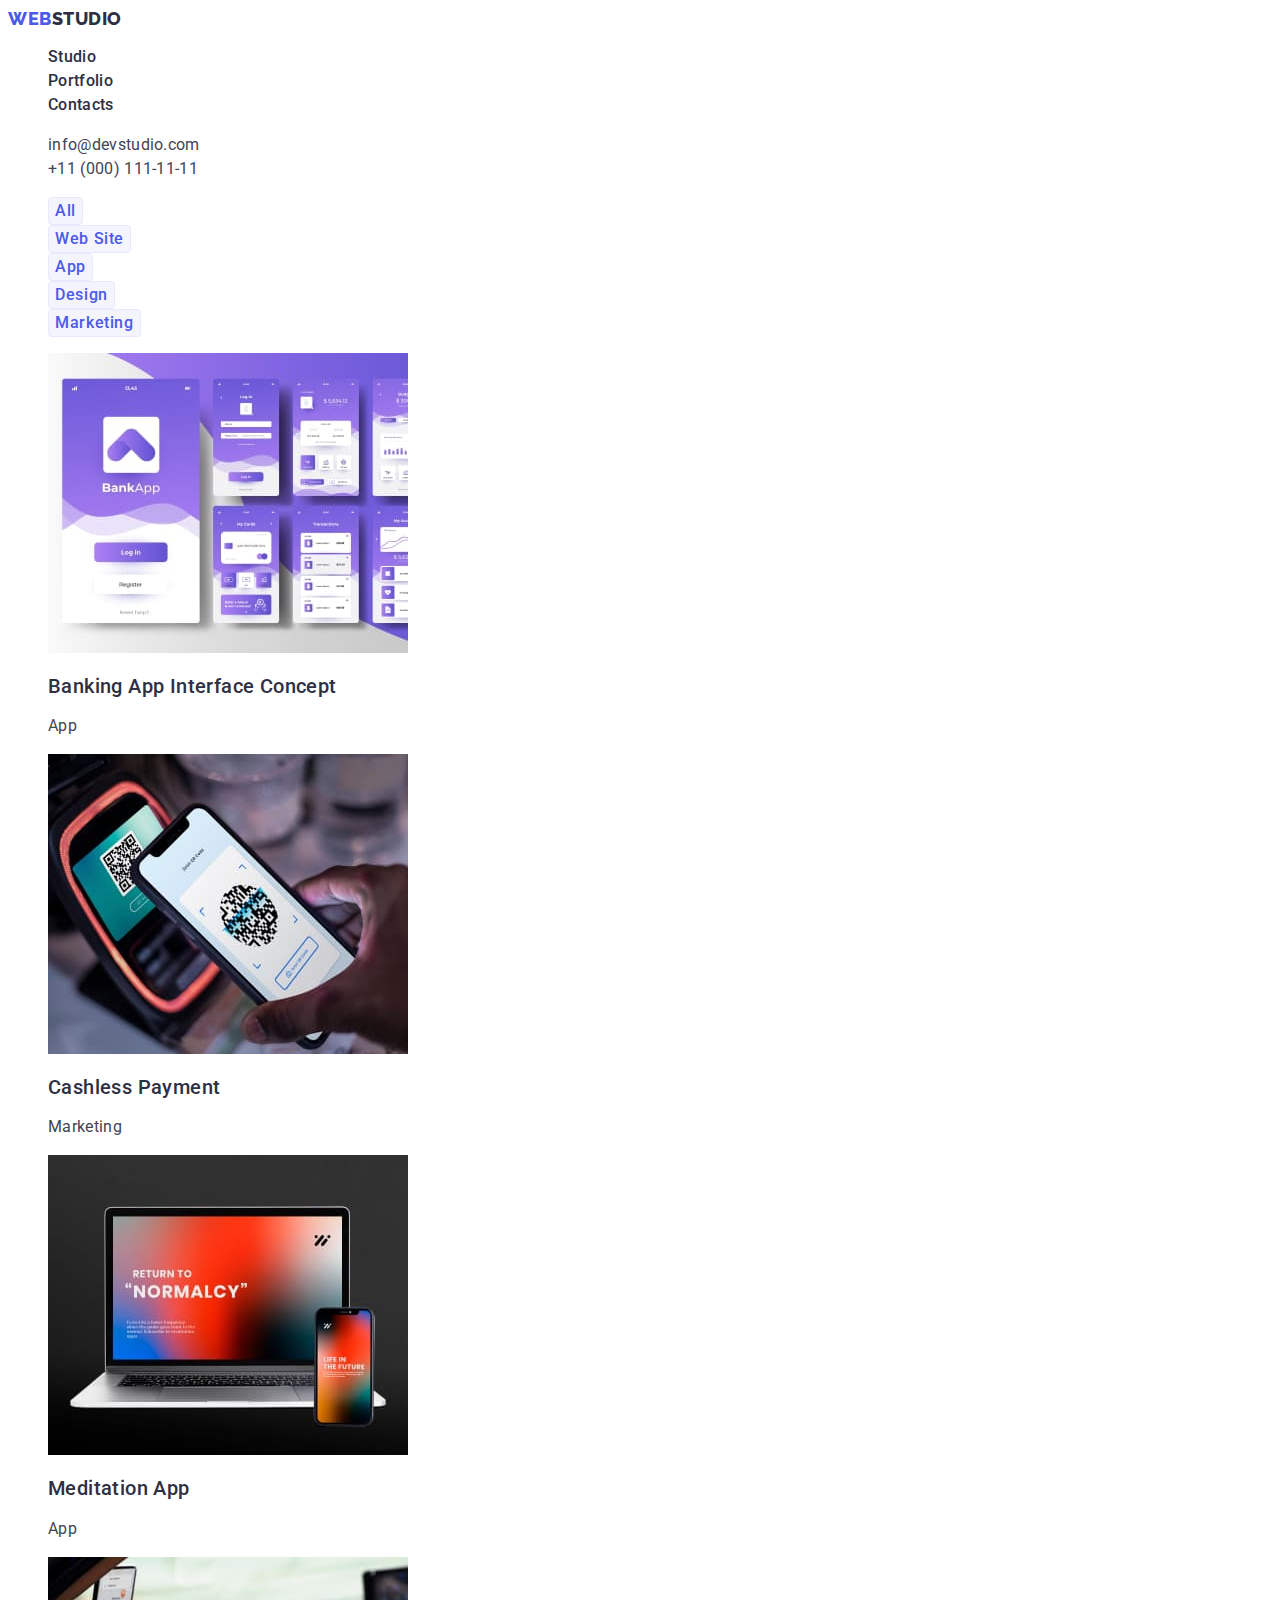
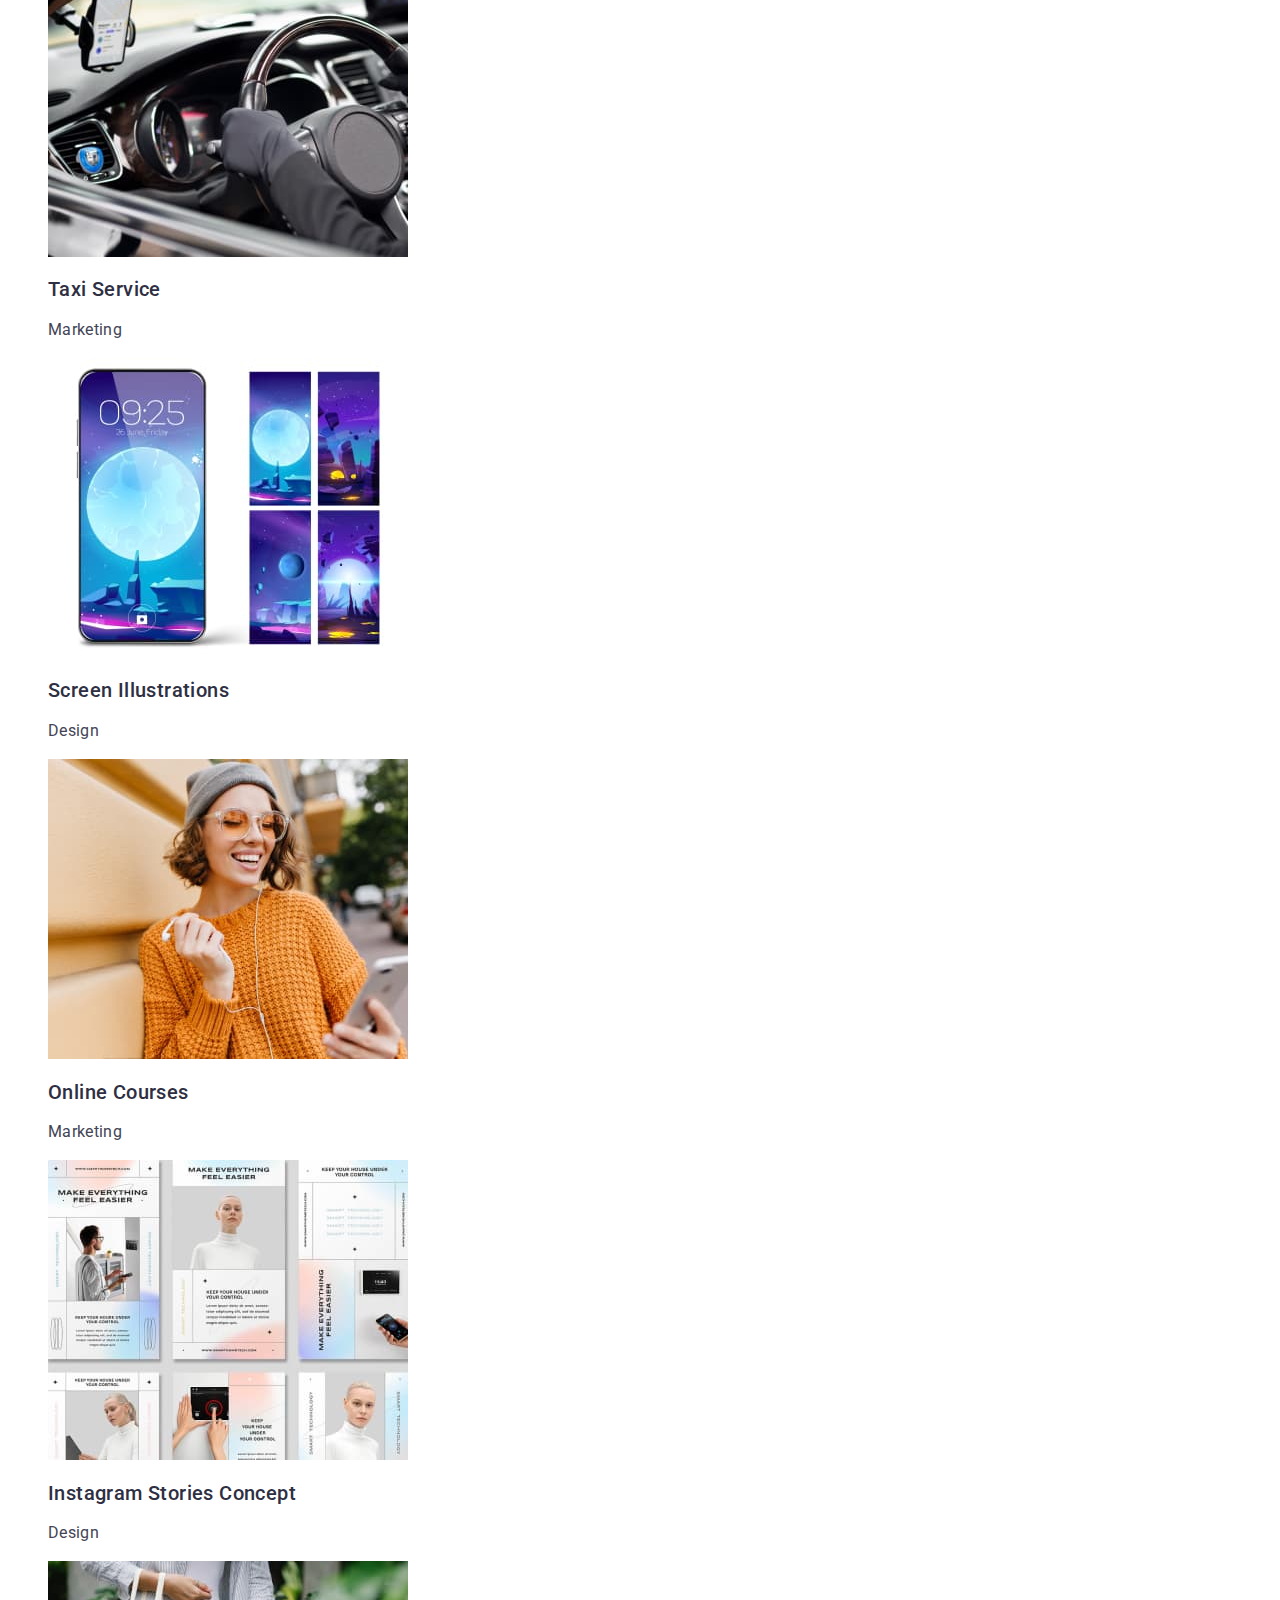
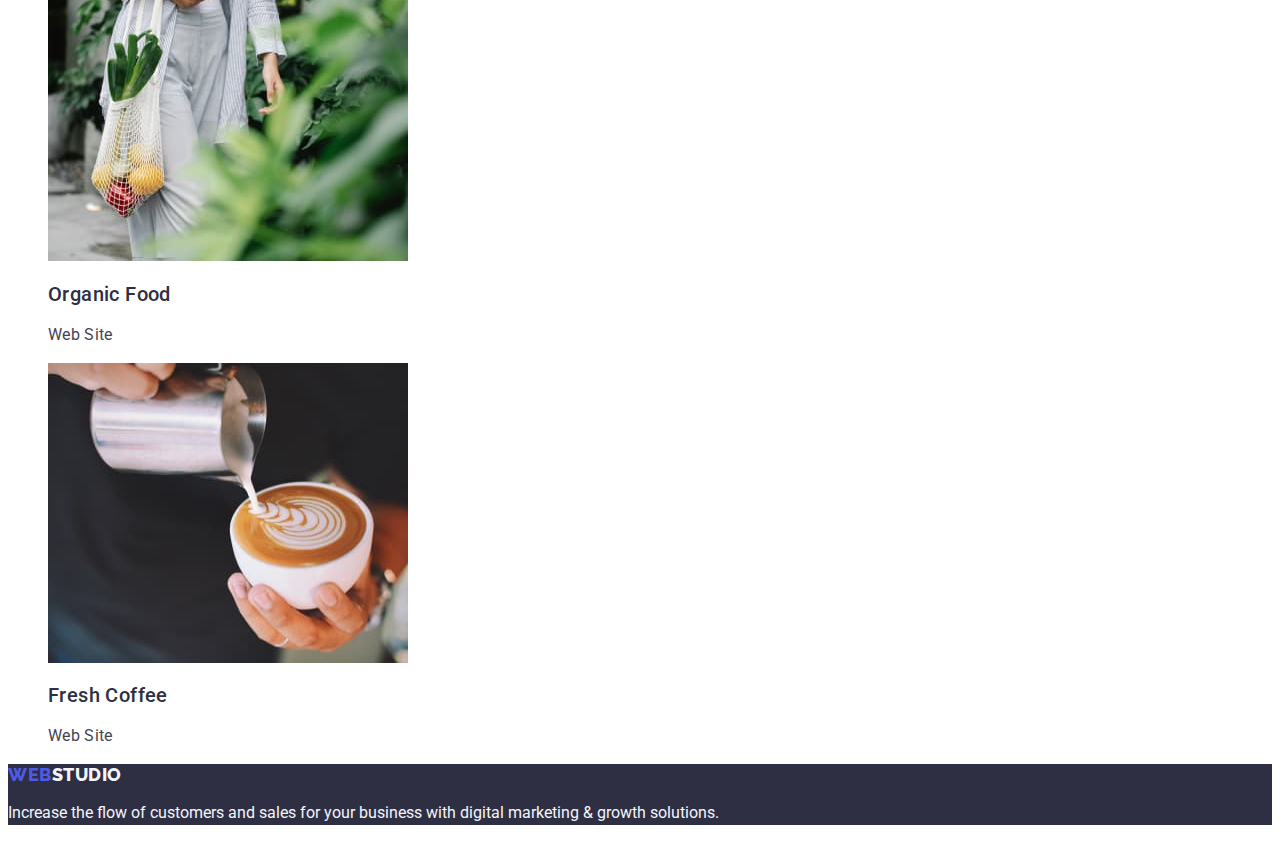
==== portfolio.html @ 21927a8a "Initial commit" ====
<!DOCTYPE html>
<html lang="en">
  <head>
    <meta charset="UTF-8" />
    <meta http-equiv="X-UA-Compatible" content="IE=edge" />
    <meta name="viewport" content="width=device-width, initial-scale=1.0" />
    <title>Document</title>
    <link rel="stylesheet" href="./css/styles.css">
    <link rel="preconnect" href="https://fonts.googleapis.com">
    <link rel="preconnect" href="https://fonts.gstatic.com" crossorigin>
    <link href="https://fonts.googleapis.com/css2?family=Raleway:wght@800&family=Roboto:wght@400;500;700;900&display=swap" rel="stylesheet">
    



</head>

      <!-- Header -->
  <body>
    <header class="page-header">
      <nav  class="page-nav">
        <a class="link logo" href="./index.html">Web<span class="logo-header">Studio</span></a>
        <ul  class="menu  list">
          <li class="menu-link"><a class="link-menu link" href="./index.html">Studio</a></li>
          <li class="menu-link"><a class="link-menu link" href="./portfolio.html">Portfolio</a></li>
          <li class="menu-link"><a class="link-menu link" href="">Contacts</a></li>
        </ul>
      </nav>

      <address class="heder-address">
        <ul class="list ">
          <li><a  class="contact-email link " href="mailto:info@devstudio.com">info@devstudio.com</a></li>
          <li><a  class="contact-phone-number link " href="tel:+110001111111">+11 (000) 111-11-11</a></li>
        </ul>
      </address>
    </header>

    <!-- Main Content -->

    <main>
       
        <section class="works">
             <h1 hidden>Works</h1>

            <ul class="filter__list list">
                <li class="item-filter"><button type="button" class="item-filter__btn ifp__btn">All</button></li>
                <li class="item-filter"><button type="button" class="item-filter__btn ifp__btn">Web Site</button></li>
                <li class="item-filter"><button type="button" class="item-filter__btn ifp__btn">App</button></li>
                <li class="item-filter"><button type="button" class="item-filter__btn ifp__btn">Design</button></li>
                <li class="item-filter"><button type="button" class="item-filter__btn ifp__btn">Marketing</button></li>
            </ul>

            <ul class="works-list list">
                <li class="item-works">

                    <a href="" class="link">
                        <img src="./images/works/app1.jpg" alt="photo works" class="item-works__img" width="360">
                        <h2 class="item-works__title">Banking App Interface Concept</h2>
                        <p  class="item-works__text">App</p>
                    </a>
                   
                </li>
                <li class="item-works">
                    <a href="" class="link">
                        <img src="./images/works/cashlass.jpg" alt="photo works" class="item-works__img" width="360">
                        <h2 class="item-works__title">Cashless Payment</h2>
                        <p  class="item-works__text">Marketing</p>
                    </a>
                  
                </li>
                <li class="item-works">
                     <a href="" class="link">
                        <img src="./images/works/maditation.jpg" alt="photo works" class="item-works__img" width="360">
                        <h2 class="item-works__title">Meditation App</h2>
                        <p  class="item-works__text">App</p>
                     </a>
                    
                </li>
                <li class="item-works">
                     <a href="" class="link">
                        <img src="./images/works/taxi.jpg" alt="photo works" class="item-works__img" width="360">
                        <h2 class="item-works__title">Taxi Service</h2>
                        <p  class="item-works__text">Marketing</p>
                     </a>
                    
                </li>
                <li class="item-works">
                     <a href="" class="link">
                        <img src="./images/works/screen.jpg" alt="photo works" class="item-works__img" width="360">
                        <h2 class="item-works__title">Screen Illustrations</h2>
                        <p  class="item-works__text">Design</p>
                     </a>
                    
                </li>
                <li class="item-works">
                     <a href="" class="link">
                        <img src="./images/works/online.jpg" alt="photo works" class="item-works__img" width="360">
                        <h2 class="item-works__title">Online Courses</h2>
                        <p  class="item-works__text">Marketing</p>

                     </a>
                    
                </li>
                <li class="item-works">
                     <a href="" class="link">
                        <img src="./images/works/instagram.jpg" alt="photo works" class="item-works__img" width="360">
                        <h2 class="item-works__title">Instagram Stories Concept</h2>
                        <p  class="item-works__text">Design</p>
                     </a>
                    
                </li>
                <li class="item-works">
                     <a href="" class="link">
                        <img src="./images/works/organic.jpg" alt="photo works" class="item-works__img" width="360">
                        <h2 class="item-works__title">Organic Food</h2>
                        <p  class="item-works__text">Web Site</p>
                     </a>
                    
                </li>
                <li class="item-works">
                     <a href="" class="link">
                        <img src="./images/works/coffe.jpg" alt="photo works" class="item-works__img" width="360">
                        <h2 class="item-works__title">Fresh Coffee</h2>
                        <p  class="item-works__text">Web Site</p>

                     </a>
                    
                </li>
            </ul>

        </section>
     
      
    </main>

    <footer class="footer">
       <a class="link logo" href="./index.html">Web<span class="logo-footer">Studio</span> 
      </a> 
      <p  class="text-footer">
        Increase the flow of customers and sales for your business with digital
        marketing & growth solutions.
      </p>
    </footer>
  </body>
</html>
---- css/styles.css ----
:root {
    /* --main-color: red;  */
    --primary-backgraund:#fff;
    --primary-second-background: #434455 ;
    --primary--font-family: "Roboto", sans-serif;
    --primary-text: #4d5ae5;
    --primary-second-text: #2e2f42;
    --primary-third-text: #f4f4fd;
    --primary-four-text: #ffffff;
}


/* h1,
h2,
h3,
h4,
h5,
h6 {
    font-family: 'Roboto', sans-serif;
    font-family: var(--primary--font-family);
} */

a {
    text-decoration: none;
}


/* 
ul,
ol 
li {
    list-style: none;
} */

address {
    font-style: normal;
}

.list  {  
    list-style: none ;
}

.link   {
    text-decoration: none;
}


body   {
    font-family: 'Roboto', sans-serif;
    font-style: normal;
    font-size: 16px;
    /* line-height: 1.5; */
    font-weight: 500;
    color:var(--primary-second-background);
    background-color: #ffffff;
    /* background-color:var(--primary-backgraund); */
   
    
}
    /* HEADER */
   /*  Logo*/


.logo-web {
    font-family: "Raleway", sans-serif;
    font-weight: 800;
    font-size: 18px;
    line-height: 1.17;
    letter-spacing: 0.03em ;
    text-transform: uppercase;
    color: var(--primary-text);
}
    
/* .logo-studio, */
.logo    {
    font-family: "Raleway", sans-serif;
    font-weight: 800;
    font-size: 18px;
    line-height: 1.17;
    letter-spacing: 0.03em;
    text-transform: uppercase;
    color: var(--primary-text);
    
}

.logo-header {
   color: var(--primary-second-text) 
}

.menu-link,
.link-menu {
    line-height: 1.5;
    letter-spacing: 0.02em;
    color: var(--primary-second-text);
}


.link-menu:hover,
.link-menu:focus   {
    color: #404BBF;
}


.contact-phone-number,
.contact-email  {
    letter-spacing: 0.02em;
    line-height: 1.5;
    font-weight: 400;
    font-size: 16px;
    color: #434455;
}

.contact-phone-number:hover,
.contact-phone-number:focus {
    color: #404BBF;
}

.contact-email:hover,
.contact-email:focus   {
    color: #404BBF
                    }
.contacts {
    font-family: 'Roboto', sans-serif;
    letter-spacing: 0.02em;
    line-height: 1.5;
    font-weight: 400;
    font-size: 16px;
    color: #434455;
}

.contacts:hover,
.contacts:focus {
    color: #404BBF;
}
/* Main Contant */ /* Hero */
.hero,
.footer {
    background: #2E2F42;
}
.main-title {
    letter-spacing: 0.02em;
    font-weight: 700;
    font-size: 56px;
    line-height: 1.07;
    text-align: center;
    color: #FFFFFF; 
}

.button-btn {
    font-family: "Roboto", sans-serif;
    font-weight: 500;
    font-size: 16px;
    line-height: 1.5;
    background-color: #4D5AE5;
    color: #FFFFFF;
    cursor: pointer;
    letter-spacing: 0.04em;
} 

.button-btn:hover,
.button-btn:focus {
    background:#404BBF;
}
   
   
/* Section 2 */

.second-section-title   {
    letter-spacing: 0.02em;
    font-weight: 500;
    font-size: 20px;
    line-height: 1.2;
    color: #2E2F42;
}

.second-section-text {
    letter-spacing: 0.02em;
    line-height: 1.5;
    font-weight: 400;
    color: #434455;

}

        /* Sektion 3  What are we doing*/
.section-title {
    font-weight: 700;
    font-size: 36px;
    line-height:1.11;
    text-align: center;
    letter-spacing: 0.02em;
    text-transform: capitalize;
    color: #2E2F42;
}

/* < !-- Section4 Our Team--> */

.section-four   {
    background: #F4F4FD;
    letter-spacing: 0.02em;
    text-transform: capitalize;
}
.item-fou-list {
    background-color: #FFFFFF

}

.name-working   {
    font-weight: 500;
    letter-spacing: 0.02em;
    font-size: 20px;
    line-height: 1.2;
    color: #2E2F42;
}

.proffesion {
    line-height: 1.5;
    letter-spacing: 0.02em;
    font-weight: 400;
    color: #434455;

}

    /* FOOTER */
.logo-footer {
    font-family: "Raleway", sans-serif;
    font-weight: 800;
    font-size: 18px;
    line-height: 1.17;
    letter-spacing: 0.03em;
    text-transform: uppercase;
    color: var(--primary-third-text)
}
.logo-studio-footer   {
    /* font-weight: 800;
    font-size: 18px;
    line-height: 1.16; */
    color: #F4F4FD;
}

.logo-web-text {
    font-family: "Raleway", sans-serif;
    font-weight: 800;
    font-size: 18px;
    line-height: 1.17;
    letter-spacing: 0.03em;
    text-transform: uppercase;
    color: var(--primary-four-text)
}
.text-footer {
    font-weight: 400;
    line-height: 1.5;
    color: #F4F4FD;
}






/* =============PORTFOLIO============= */
.filter__list {
    list-style: none;
}



.item-filter__btn   {
    font-family: 'Roboto', sans-serif;
    font-style: normal;
    font-weight: 500;
    font-size: 16px;
    line-height: 24px;
    color: var(--primary-text);
    background-color: var(--primary-third-text);
    cursor: pointer;
    border: 1px solid #E7E9FC;
    border-radius: 4px;
    letter-spacing: 0.04em;
}
.ifp__btn {
    letter-spacing: 0.04em;
}

.item-filter__btn:hover,
.item-filter__btn:focus {
    background: #404BBF;
    color: #FFFFFF;
}

.works-list {
    list-style: none;
}

.item-works__title  {
    font-family: 'Roboto',sans-serif;
    font-weight: 500;
    font-size: 20px;
    line-height: 1.2;
    letter-spacing: 0.02em;
    color: #2E2F42;
}
.item-works__text {
    font-weight: 400;
    font-size: 16px;
    line-height: 1.5;
    color: #434455;
    letter-spacing: 0.02em;
}


/* =============PORTFOLIO============= */
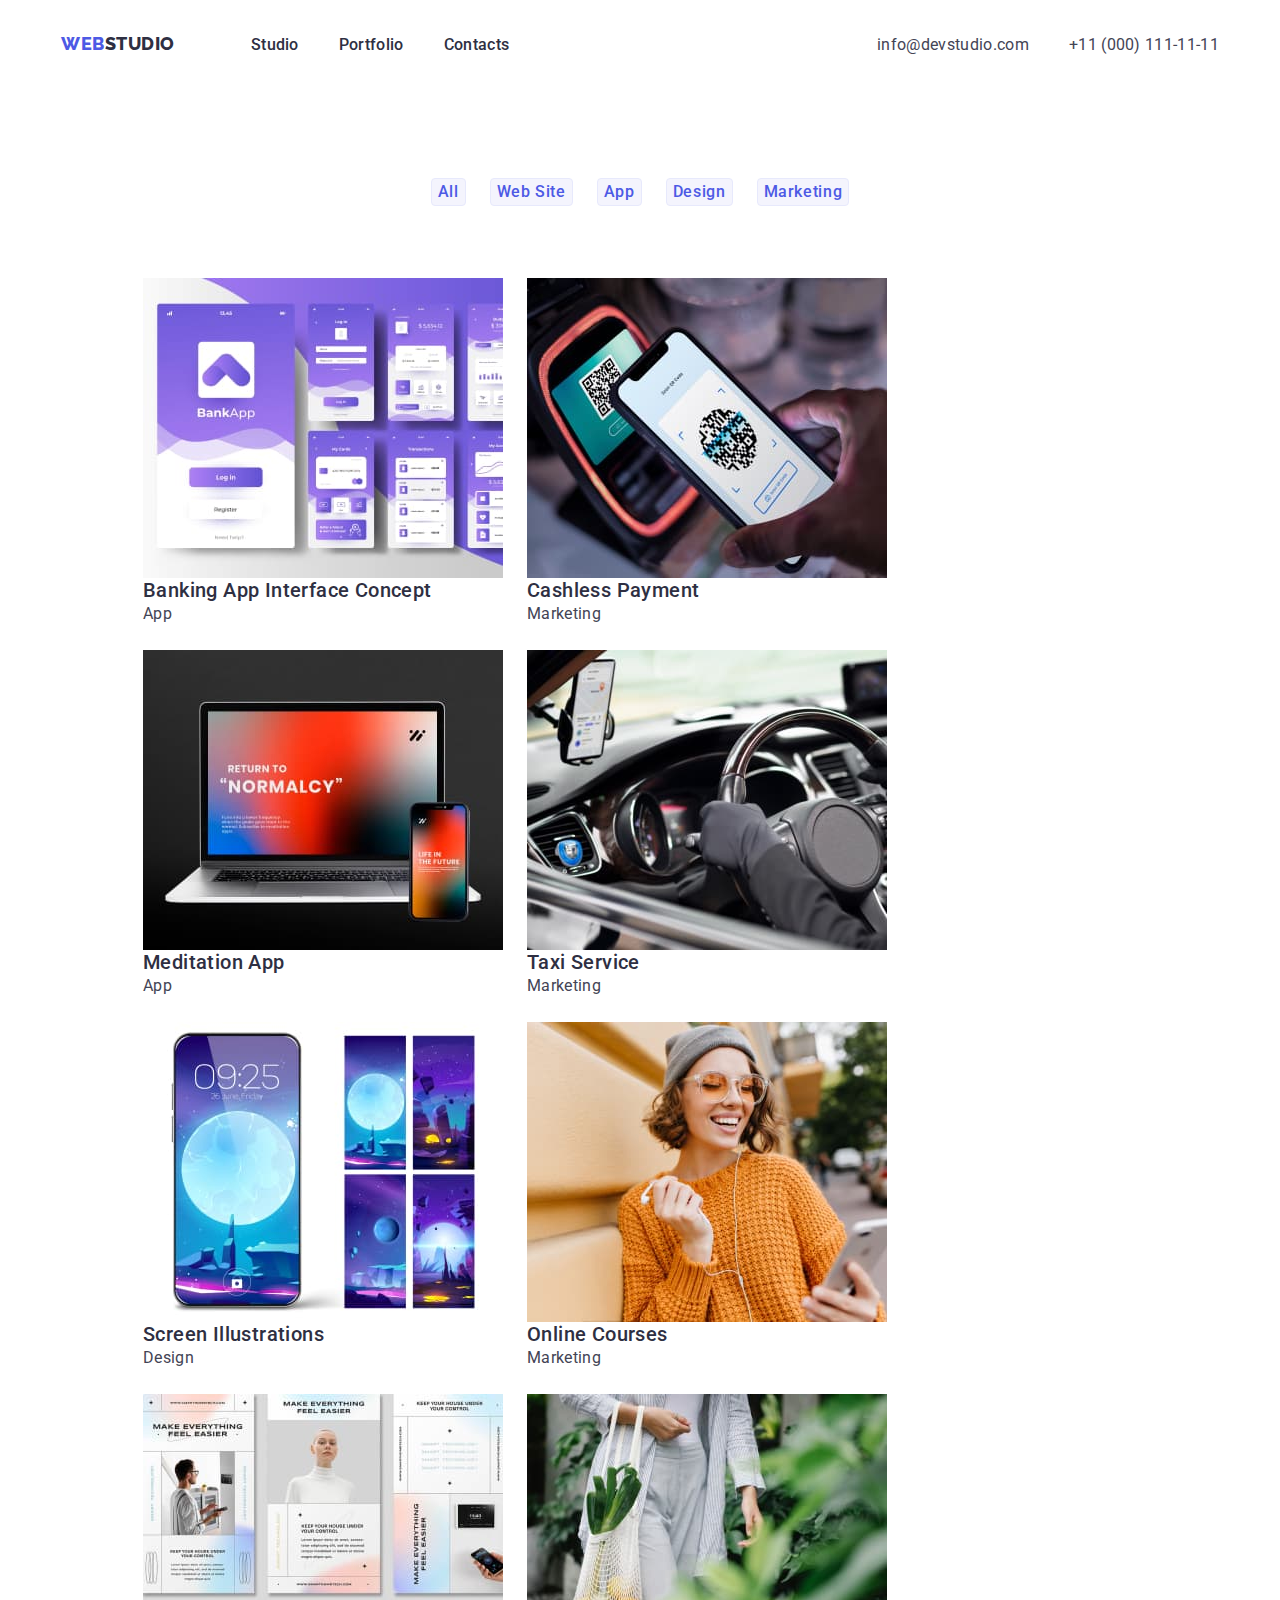
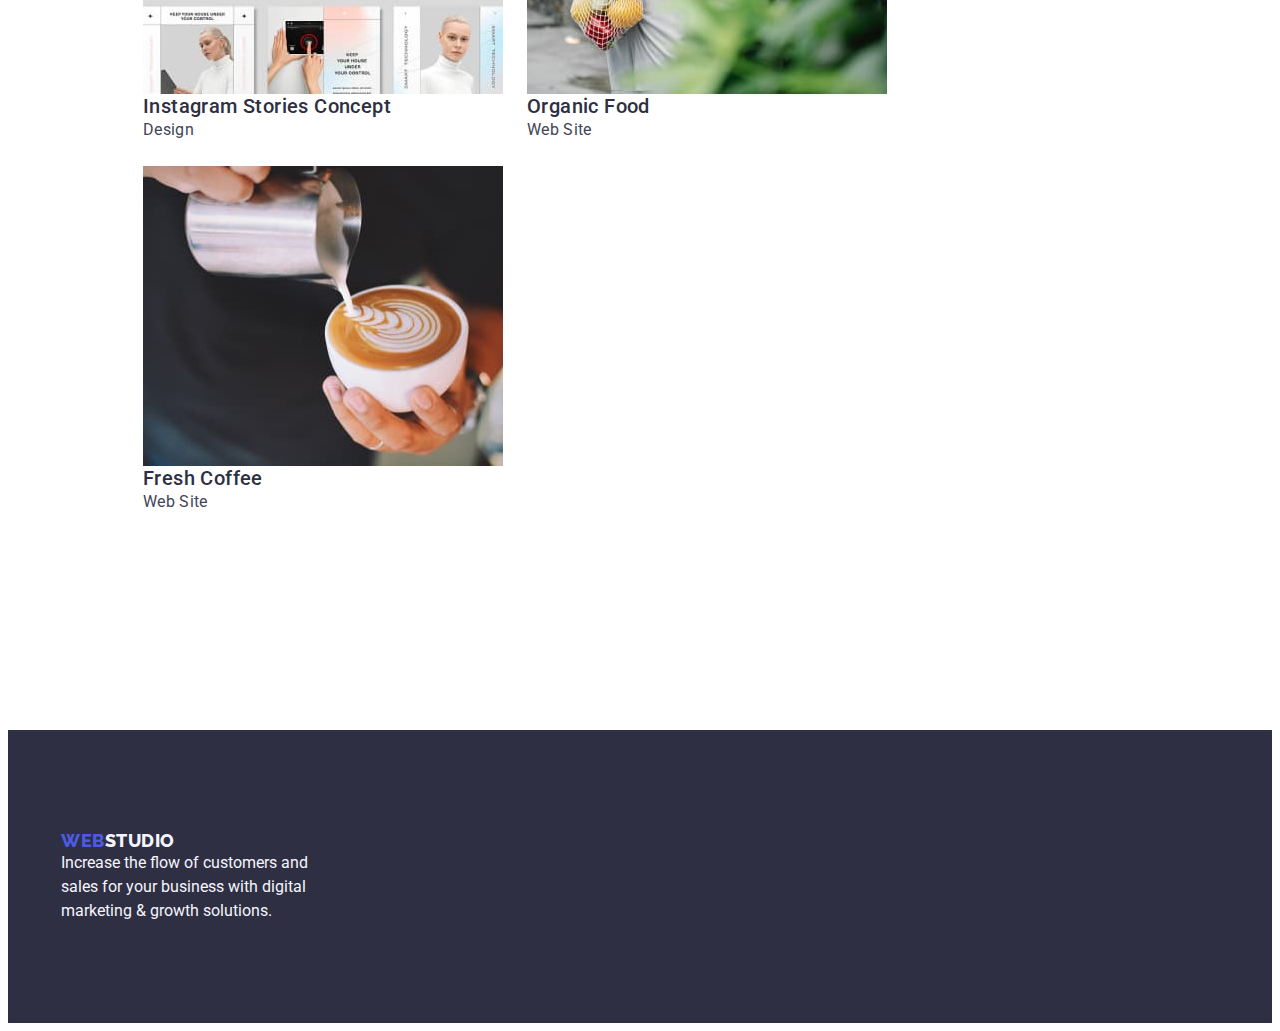
==== commit 14410ee3: "addition_flex_box" ====
--- a/portfolio.html
+++ b/portfolio.html
@@ -5,6 +5,7 @@
     <meta http-equiv="X-UA-Compatible" content="IE=edge" />
     <meta name="viewport" content="width=device-width, initial-scale=1.0" />
     <title>Document</title>
+    <link rel="stylesheet" href="https://cdnjs.cloudflare.com/ajax/libs/modern-normalize/1.1.0/modern-normalize.min.css" integrity="sha512-wpPYUAdjBVSE4KJnH1VR1HeZfpl1ub8YT/NKx4PuQ5NmX2tKuGu6U/JRp5y+Y8XG2tV+wKQpNHVUX03MfMFn9Q==" crossorigin="anonymous" referrerpolicy="no-referrer" />
     <link rel="stylesheet" href="./css/styles.css">
     <link rel="preconnect" href="https://fonts.googleapis.com">
     <link rel="preconnect" href="https://fonts.gstatic.com" crossorigin>
@@ -18,21 +19,24 @@
       <!-- Header -->
   <body>
     <header class="page-header">
-      <nav  class="page-nav">
+      <div class="heder__conteiner container "> 
+        <nav  class="page-nav">
         <a class="link logo" href="./index.html">Web<span class="logo-header">Studio</span></a>
-        <ul  class="menu  list">
+        <ul  class="menu  list header__menu">
           <li class="menu-link"><a class="link-menu link" href="./index.html">Studio</a></li>
           <li class="menu-link"><a class="link-menu link" href="./portfolio.html">Portfolio</a></li>
           <li class="menu-link"><a class="link-menu link" href="">Contacts</a></li>
         </ul>
       </nav>
-
+      
+     
       <address class="heder-address">
-        <ul class="list ">
-          <li><a  class="contact-email link " href="mailto:info@devstudio.com">info@devstudio.com</a></li>
-          <li><a  class="contact-phone-number link " href="tel:+110001111111">+11 (000) 111-11-11</a></li>
+        <ul class="list header-adress__menu">
+          <li class="menu-address__item"><a  class="contact-email contact-phone-number contacts link " href="mailto:info@devstudio.com">info@devstudio.com</a></li>
+          <li><a  class="contact-phone-number contact-email contacts link " href="tel:+110001111111">+11 (000) 111-11-11</a></li>
         </ul>
       </address>
+      </div>
     </header>
 
     <!-- Main Content -->
@@ -40,17 +44,17 @@
     <main>
        
         <section class="works">
-             <h1 hidden>Works</h1>
+          <div class="container">
+            <h1 hidden>Works</h1>
+                <ul class="filter__list list">
+                  <li class="item-filter"><button type="button" class="item-filter__btn ifp__btn">All</button></li>
+                  <li class="item-filter"><button type="button" class="item-filter__btn ifp__btn">Web Site</button></li>
+                  <li class="item-filter"><button type="button" class="item-filter__btn ifp__btn">App</button></li>
+                  <li class="item-filter"><button type="button" class="item-filter__btn ifp__btn">Design</button></li>
+                  <li class="item-filter"><button type="button" class="item-filter__btn ifp__btn">Marketing</button></li>
+              </ul>
 
-            <ul class="filter__list list">
-                <li class="item-filter"><button type="button" class="item-filter__btn ifp__btn">All</button></li>
-                <li class="item-filter"><button type="button" class="item-filter__btn ifp__btn">Web Site</button></li>
-                <li class="item-filter"><button type="button" class="item-filter__btn ifp__btn">App</button></li>
-                <li class="item-filter"><button type="button" class="item-filter__btn ifp__btn">Design</button></li>
-                <li class="item-filter"><button type="button" class="item-filter__btn ifp__btn">Marketing</button></li>
-            </ul>
-
-            <ul class="works-list list">
+            <ul class="works-list list ">
                 <li class="item-works">
 
                     <a href="" class="link">
@@ -128,18 +132,24 @@
                 </li>
             </ul>
 
+          </div>
+
+             
+
         </section>
      
       
     </main>
 
     <footer class="footer">
-       <a class="link logo" href="./index.html">Web<span class="logo-footer">Studio</span> 
-      </a> 
-      <p  class="text-footer">
+      <div class="container ">
+        <a class="link logo" href="./index.html">Web<span class="logo-footer">Studio</span> 
+        </a> 
+          <p  class="text-footer">
         Increase the flow of customers and sales for your business with digital
         marketing & growth solutions.
-      </p>
-    </footer>
+          </p>
+      </div>
+       </footer>
   </body>
 </html>
--- a/css/styles.css
+++ b/css/styles.css
@@ -9,41 +9,51 @@
     --primary-four-text: #ffffff;
 }
 
-
-/* h1,
+h1,
 h2,
 h3,
 h4,
 h5,
-h6 {
-    font-family: 'Roboto', sans-serif;
-    font-family: var(--primary--font-family);
-} */
+h6,
+p {
+    margin: 0;
+    
+} 
 
 a {
     text-decoration: none;
 }
 
 
-/* 
+
 ul,
 ol 
 li {
+    margin: 0;
+    padding: 0;
     list-style: none;
-} */
+}
+   
+img {
+    display: block;
+}
 
 address {
     font-style: normal;
 }
 
-.list  {  
-    list-style: none ;
-}
-
 .link   {
     text-decoration: none;
-}
-
+
+}
+
+.button-btn {
+    cursor: pointer;
+    font: inherit;
+    padding: 0;
+    background-color: transparent;
+    border: none;
+}
 
 body   {
     font-family: 'Roboto', sans-serif;
@@ -57,9 +67,34 @@
    
     
 }
+
+.container {
+    max-width: 1158px;
+    padding: 0 15px;
+    margin: 0 auto;
+    
+}
+
+
     /* HEADER */
    /*  Logo*/
 
+.page-header {
+    padding: 25px 0;
+}
+
+.heder__conteiner{
+    display: flex;
+    justify-content: space-between;
+}
+
+
+.page-nav {
+    display: flex;
+}
+.header__menu {
+
+}
 
 .logo-web {
     font-family: "Raleway", sans-serif;
@@ -80,6 +115,7 @@
     letter-spacing: 0.03em;
     text-transform: uppercase;
     color: var(--primary-text);
+    margin: 0 76px 0 0;
     
 }
 
@@ -87,6 +123,11 @@
    color: var(--primary-second-text) 
 }
 
+.header__menu {
+    display: flex;
+    gap: 0 40px;
+}
+
 .menu-link,
 .link-menu {
     line-height: 1.5;
@@ -94,12 +135,22 @@
     color: var(--primary-second-text);
 }
 
+/* .menu-link:not(:last-child){
+    margin: 0 40px 0 0 ;
+} */
+
+.menu-address__item:not(:last-child){
+    margin: 0 40px 0 0;
+}
 
 .link-menu:hover,
 .link-menu:focus   {
     color: #404BBF;
 }
 
+.header-adress__menu {
+    display: flex;
+}
 
 .contact-phone-number,
 .contact-email  {
@@ -133,6 +184,18 @@
     color: #404BBF;
 }
 /* Main Contant */ /* Hero */
+
+.hero{
+    padding: 188px  0;
+}
+
+.hero__conteiner{
+    display: flex;
+    flex-direction: column;
+    align-items: center;
+}   
+
+
 .hero,
 .footer {
     background: #2E2F42;
@@ -144,6 +207,8 @@
     line-height: 1.07;
     text-align: center;
     color: #FFFFFF; 
+    width: 496px;
+    margin:0 0 48px 0;
 }
 
 .button-btn {
@@ -155,6 +220,10 @@
     color: #FFFFFF;
     cursor: pointer;
     letter-spacing: 0.04em;
+    box-shadow: 0px 4px 4px rgba(0, 0, 0, 0.15);
+    border-radius: 4px;
+    padding: 16px 32px;
+    min-width: 169px;
 } 
 
 .button-btn:hover,
@@ -165,6 +234,23 @@
    
 /* Section 2 */
 
+.second__container {
+    max-width: 1158px;
+    padding: 156px 0;
+} 
+
+.list__sect__second {
+    display: flex;
+    justify-content:space-between;
+    gap:0 24px;
+
+}
+
+.sect-second__item {
+    max-width:264px;
+        
+}
+
 .second-section-title   {
     letter-spacing: 0.02em;
     font-weight: 500;
@@ -182,6 +268,10 @@
 }
 
         /* Sektion 3  What are we doing*/
+.secrion__three {
+    padding: 120px 0;
+}
+        
 .section-title {
     font-weight: 700;
     font-size: 36px;
@@ -190,18 +280,54 @@
     letter-spacing: 0.02em;
     text-transform: capitalize;
     color: #2E2F42;
-}
+    margin-bottom:72px;
+    
+    
+}
+.container__three {
+     max-width:1158px;
+}
+
+
+.container__three_list {
+    display: flex;
+    justify-content: space-between;
+    gap:0 24px;
+}
+ 
+.third__item {
+    max-width:360px;
+} 
+
+
 
 /* < !-- Section4 Our Team--> */
+
+
+.conteiner_four__list {
+    display: flex;
+    justify-content:space-between;
+    gap:24px;
+
+}
+
+.list__four__img{
+    margin-bottom:32px;
+}
+
 
 .section-four   {
     background: #F4F4FD;
     letter-spacing: 0.02em;
     text-transform: capitalize;
-}
-.item-fou-list {
-    background-color: #FFFFFF
-
+    padding:120px 0;
+}
+.item-four-list {
+    background-color: #FFFFFF;
+    width:calc((100% - 3 * 24px)/3);
+    display: flex;
+    flex-direction: column;
+    
 }
 
 .name-working   {
@@ -210,6 +336,8 @@
     font-size: 20px;
     line-height: 1.2;
     color: #2E2F42;
+    margin-bottom: 8px;
+    text-align: center;
 }
 
 .proffesion {
@@ -217,10 +345,20 @@
     letter-spacing: 0.02em;
     font-weight: 400;
     color: #434455;
+    margin-bottom: 32px;
+    text-align: center;
 
 }
 
     /* FOOTER */
+
+.footer {
+    padding: 100px 0;
+}    
+.container-footer{
+    
+
+}
 .logo-footer {
     font-family: "Raleway", sans-serif;
     font-weight: 800;
@@ -228,8 +366,11 @@
     line-height: 1.17;
     letter-spacing: 0.03em;
     text-transform: uppercase;
-    color: var(--primary-third-text)
-}
+    color: var(--primary-third-text);
+    margin-bottom:15px;
+    
+}
+
 .logo-studio-footer   {
     /* font-weight: 800;
     font-size: 18px;
@@ -250,6 +391,7 @@
     font-weight: 400;
     line-height: 1.5;
     color: #F4F4FD;
+    max-width: 264px;
 }
 
 
@@ -258,11 +400,19 @@
 
 
 /* =============PORTFOLIO============= */
+.works {
+    padding:96px 120px;
+    margin-bottom: 120px;
+}
+
 .filter__list {
     list-style: none;
-}
-
-
+    margin-bottom:72px;
+    display: flex;
+    gap:0 24px;
+    justify-content:center;
+    
+}
 
 .item-filter__btn   {
     font-family: 'Roboto', sans-serif;
@@ -289,7 +439,16 @@
 
 .works-list {
     list-style: none;
-}
+    display: flex;
+    flex-wrap:wrap;
+    gap:24px;
+}
+
+.item-works {
+   width: calc((100% - 2 * 24 )/ 3 );
+   flex-shrink:0;
+}
+
 
 .item-works__title  {
     font-family: 'Roboto',sans-serif;
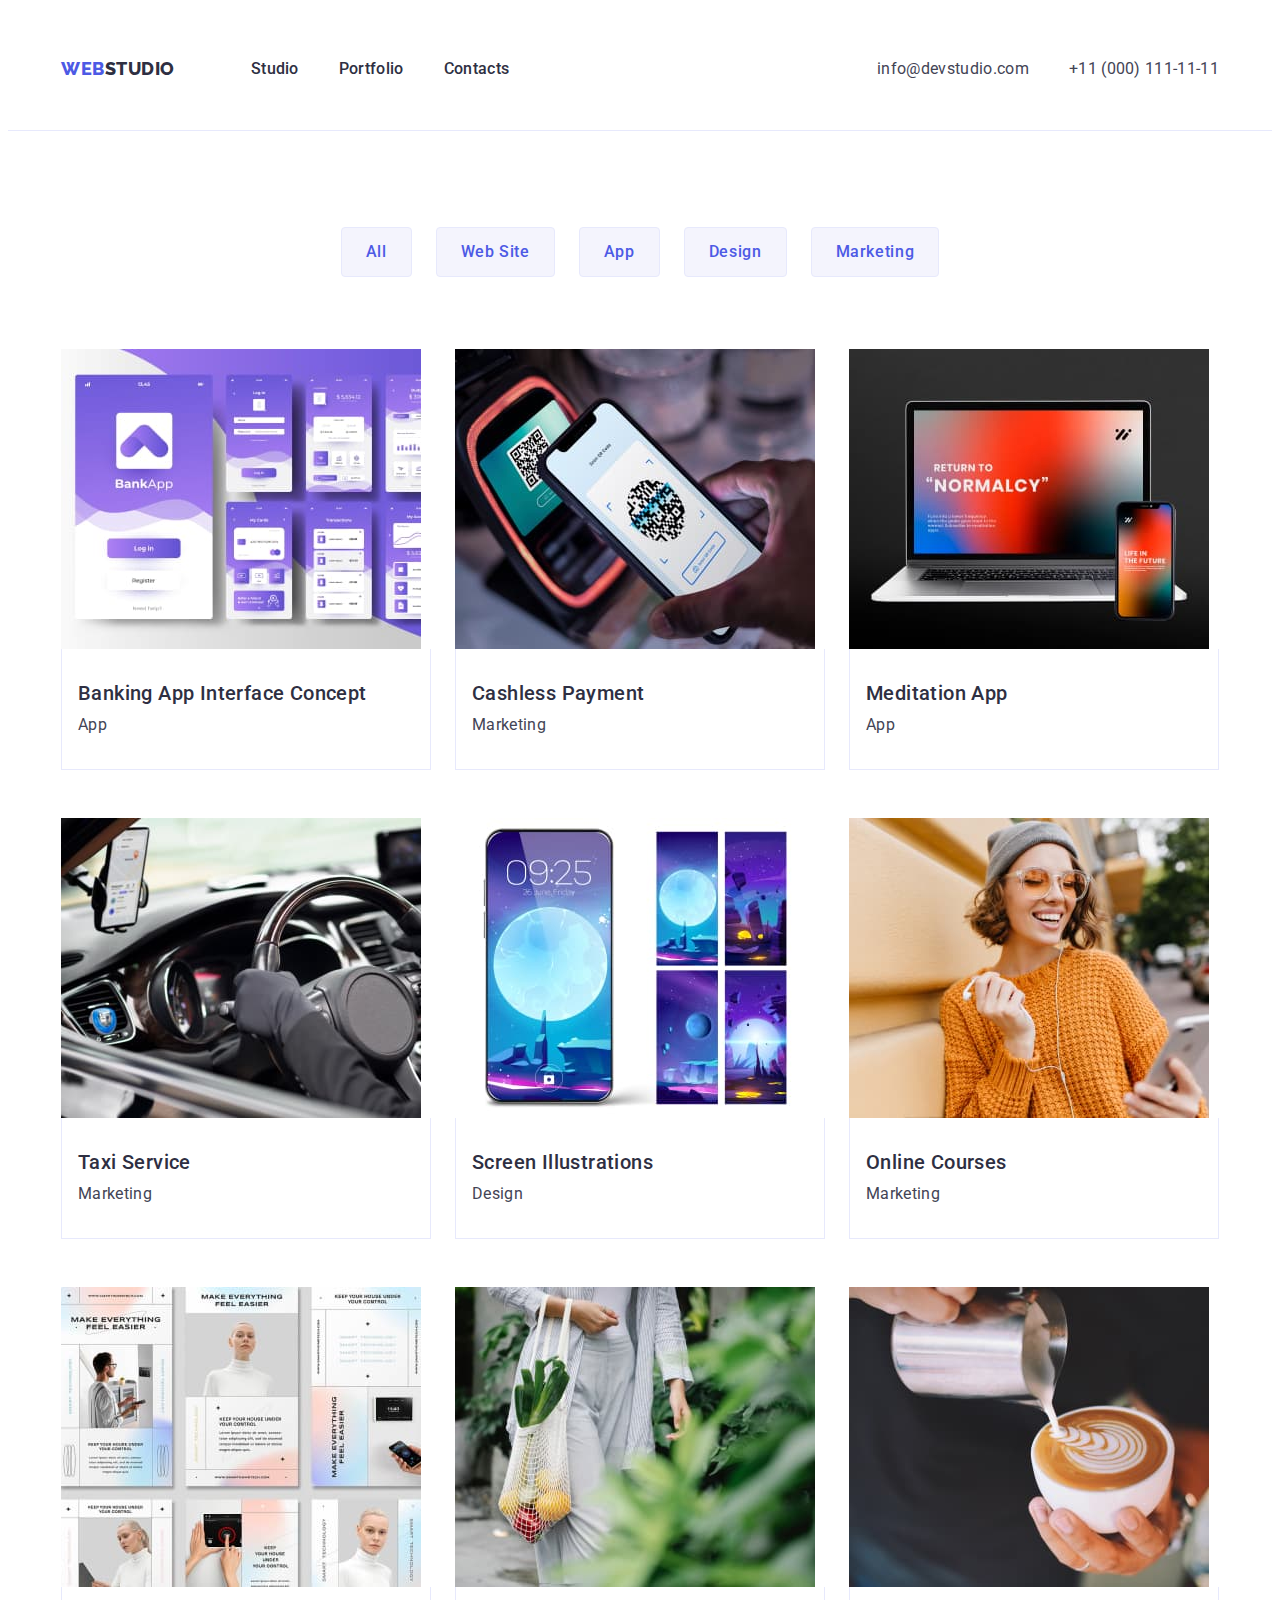
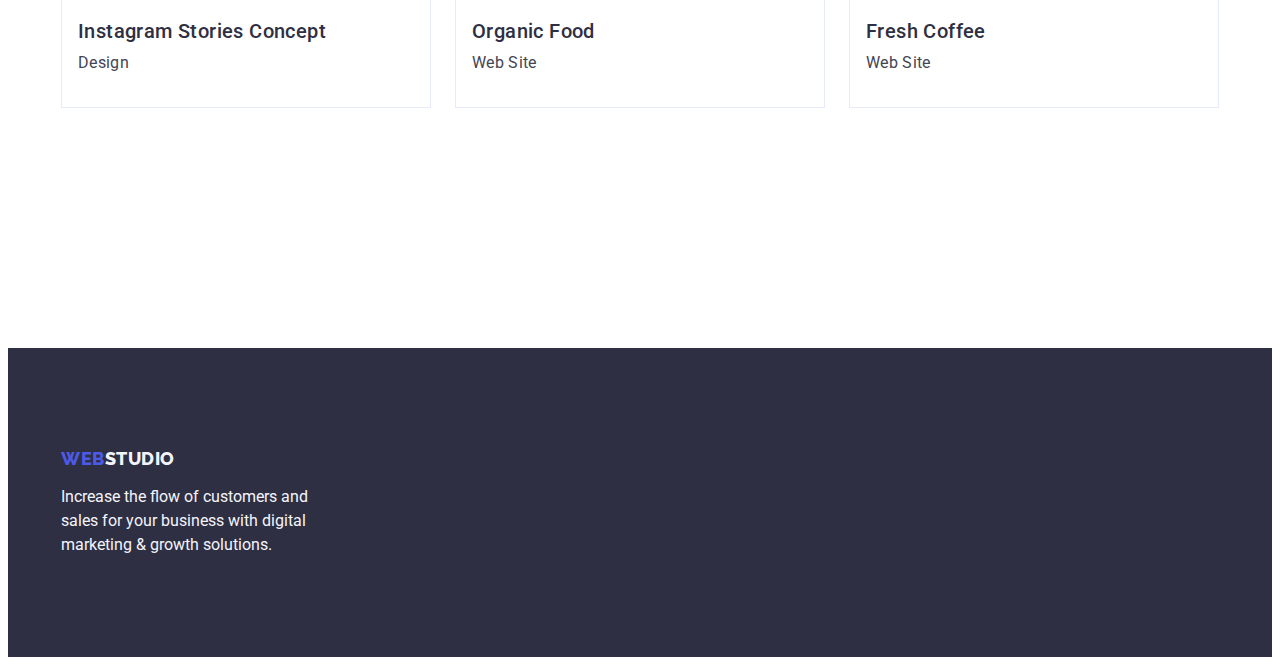
==== commit bbccc44b: "update_hw_3_2" ====
--- a/portfolio.html
+++ b/portfolio.html
@@ -57,50 +57,63 @@
             <ul class="works-list list ">
                 <li class="item-works">
 
-                    <a href="" class="link">
-                        <img src="./images/works/app1.jpg" alt="photo works" class="item-works__img" width="360">
-                        <h2 class="item-works__title">Banking App Interface Concept</h2>
-                        <p  class="item-works__text">App</p>
+                    <a  href="" class="link">
+                       <img src="./images/works/app1.jpg" alt="photo works" class="item-works__img" width="360">
+                        <div class="link__container">   
+                          <h2 class="item-works__title">Banking App Interface Concept</h2>
+                          <p  class="item-works__text">App</p> 
+                        </div>  
                     </a>
                    
                 </li>
                 <li class="item-works">
                     <a href="" class="link">
                         <img src="./images/works/cashlass.jpg" alt="photo works" class="item-works__img" width="360">
-                        <h2 class="item-works__title">Cashless Payment</h2>
-                        <p  class="item-works__text">Marketing</p>
+                        <div class="link__container">
+                          <h2 class="item-works__title">Cashless Payment</h2>
+                          <p  class="item-works__text">Marketing</p>
+                        </div>
                     </a>
                   
                 </li>
                 <li class="item-works">
                      <a href="" class="link">
                         <img src="./images/works/maditation.jpg" alt="photo works" class="item-works__img" width="360">
-                        <h2 class="item-works__title">Meditation App</h2>
-                        <p  class="item-works__text">App</p>
+                        <div class="link__container">
+                          <h2 class="item-works__title">Meditation App</h2>
+                          <p  class="item-works__text">App</p>
+                        </div>
                      </a>
                     
                 </li>
                 <li class="item-works">
                      <a href="" class="link">
                         <img src="./images/works/taxi.jpg" alt="photo works" class="item-works__img" width="360">
-                        <h2 class="item-works__title">Taxi Service</h2>
-                        <p  class="item-works__text">Marketing</p>
+                        <div class="link__container">
+                          <h2 class="item-works__title">Taxi Service</h2>
+                          <p  class="item-works__text">Marketing</p>
+                        </div>
                      </a>
                     
                 </li>
                 <li class="item-works">
                      <a href="" class="link">
                         <img src="./images/works/screen.jpg" alt="photo works" class="item-works__img" width="360">
-                        <h2 class="item-works__title">Screen Illustrations</h2>
-                        <p  class="item-works__text">Design</p>
+                        <div class="link__container">
+                          <h2 class="item-works__title">Screen Illustrations</h2>
+                          <p  class="item-works__text">Design</p>
+                        </div>
                      </a>
                     
                 </li>
                 <li class="item-works">
                      <a href="" class="link">
                         <img src="./images/works/online.jpg" alt="photo works" class="item-works__img" width="360">
-                        <h2 class="item-works__title">Online Courses</h2>
-                        <p  class="item-works__text">Marketing</p>
+                        <div class="link__container">
+                          
+                          <h2 class="item-works__title">Online Courses</h2>
+                          <p  class="item-works__text">Marketing</p>
+                        </div>
 
                      </a>
                     
@@ -108,24 +121,33 @@
                 <li class="item-works">
                      <a href="" class="link">
                         <img src="./images/works/instagram.jpg" alt="photo works" class="item-works__img" width="360">
-                        <h2 class="item-works__title">Instagram Stories Concept</h2>
-                        <p  class="item-works__text">Design</p>
+                        <div class="link__container">
+                          
+                          <h2 class="item-works__title">Instagram Stories Concept</h2>
+                          <p  class="item-works__text">Design</p>
+                        </div>
                      </a>
                     
                 </li>
                 <li class="item-works">
                      <a href="" class="link">
                         <img src="./images/works/organic.jpg" alt="photo works" class="item-works__img" width="360">
-                        <h2 class="item-works__title">Organic Food</h2>
-                        <p  class="item-works__text">Web Site</p>
+                        <div class="link__container">
+                          
+                          <h2 class="item-works__title">Organic Food</h2>
+                          <p  class="item-works__text">Web Site</p>
+                        </div>
                      </a>
                     
                 </li>
                 <li class="item-works">
                      <a href="" class="link">
                         <img src="./images/works/coffe.jpg" alt="photo works" class="item-works__img" width="360">
-                        <h2 class="item-works__title">Fresh Coffee</h2>
-                        <p  class="item-works__text">Web Site</p>
+                        <div class="link__container">
+                          
+                          <h2 class="item-works__title">Fresh Coffee</h2>
+                          <p  class="item-works__text">Web Site</p>
+                        </div>
 
                      </a>
                     
--- a/css/styles.css
+++ b/css/styles.css
@@ -81,19 +81,19 @@
 
 .page-header {
     padding: 25px 0;
+    border-bottom: 1px solid#e7e9fc;
 }
 
 .heder__conteiner{
     display: flex;
     justify-content: space-between;
+    align-items: center;
 }
 
 
 .page-nav {
     display: flex;
-}
-.header__menu {
-
+    align-items: center;
 }
 
 .logo-web {
@@ -125,9 +125,12 @@
 
 .header__menu {
     display: flex;
-    gap: 0 40px;
-}
-
+    gap:40px;
+}
+
+.menu-link {
+    padding: 24px 0;
+}
 .menu-link,
 .link-menu {
     line-height: 1.5;
@@ -135,9 +138,10 @@
     color: var(--primary-second-text);
 }
 
-/* .menu-link:not(:last-child){
-    margin: 0 40px 0 0 ;
-} */
+.menu-link:not(:last-child) { 
+    margin-right: 0;
+}
+
 
 .menu-address__item:not(:last-child){
     margin: 0 40px 0 0;
@@ -210,6 +214,11 @@
     width: 496px;
     margin:0 0 48px 0;
 }
+
+.hero__title {
+    max-width: 496px;
+}
+
 
 .button-btn {
     font-family: "Roboto", sans-serif;
@@ -236,20 +245,23 @@
 
 .second__container {
     max-width: 1158px;
-    padding: 156px 0;
+    padding: 120px 0;
 } 
 
 .list__sect__second {
     display: flex;
     justify-content:space-between;
-    gap:0 24px;
+    gap:24px;
 
 }
 
 .sect-second__item {
-    max-width:264px;
+    /* max-width:264px; */
+    width: calc((100% - 72px) / 4);
         
 }
+.sect-second__item:not(:last-child) {
+    margin-right: 0;}
 
 .second-section-title   {
     letter-spacing: 0.02em;
@@ -257,6 +269,7 @@
     font-size: 20px;
     line-height: 1.2;
     color: #2E2F42;
+    margin-bottom: 8px;
 }
 
 .second-section-text {
@@ -292,7 +305,7 @@
 .container__three_list {
     display: flex;
     justify-content: space-between;
-    gap:0 24px;
+    gap:24px;
 }
  
 .third__item {
@@ -328,6 +341,10 @@
     display: flex;
     flex-direction: column;
     
+}
+.section_four__item {
+    padding: 32px 16px;
+    border-radius: 0px 0px 4px 4px;
 }
 
 .name-working   {
@@ -347,6 +364,7 @@
     color: #434455;
     margin-bottom: 32px;
     text-align: center;
+   
 
 }
 
@@ -368,6 +386,8 @@
     text-transform: uppercase;
     color: var(--primary-third-text);
     margin-bottom:15px;
+    display: inline-block;
+    margin-bottom: 16px;
     
 }
 
@@ -401,7 +421,7 @@
 
 /* =============PORTFOLIO============= */
 .works {
-    padding:96px 120px;
+    padding: 96px 0 120px;
     margin-bottom: 120px;
 }
 
@@ -409,7 +429,7 @@
     list-style: none;
     margin-bottom:72px;
     display: flex;
-    gap:0 24px;
+    gap:24px;
     justify-content:center;
     
 }
@@ -422,10 +442,11 @@
     line-height: 24px;
     color: var(--primary-text);
     background-color: var(--primary-third-text);
-    cursor: pointer;
+    cursor: pointer transparent;
     border: 1px solid #E7E9FC;
     border-radius: 4px;
     letter-spacing: 0.04em;
+    padding: 12px 24px;
 }
 .ifp__btn {
     letter-spacing: 0.04em;
@@ -435,6 +456,7 @@
 .item-filter__btn:focus {
     background: #404BBF;
     color: #FFFFFF;
+
 }
 
 .works-list {
@@ -442,13 +464,19 @@
     display: flex;
     flex-wrap:wrap;
     gap:24px;
+    row-gap: 48px;
 }
 
 .item-works {
-   width: calc((100% - 2 * 24 )/ 3 );
+    width: calc((100% - 48px) / 3);
    flex-shrink:0;
 }
 
+.link__container {
+    padding: 32px 16px;
+    border: 1px solid #e7e9fc;
+    border-top:none;
+}
 
 .item-works__title  {
     font-family: 'Roboto',sans-serif;
@@ -457,6 +485,7 @@
     line-height: 1.2;
     letter-spacing: 0.02em;
     color: #2E2F42;
+    margin-bottom: 8px;
 }
 .item-works__text {
     font-weight: 400;
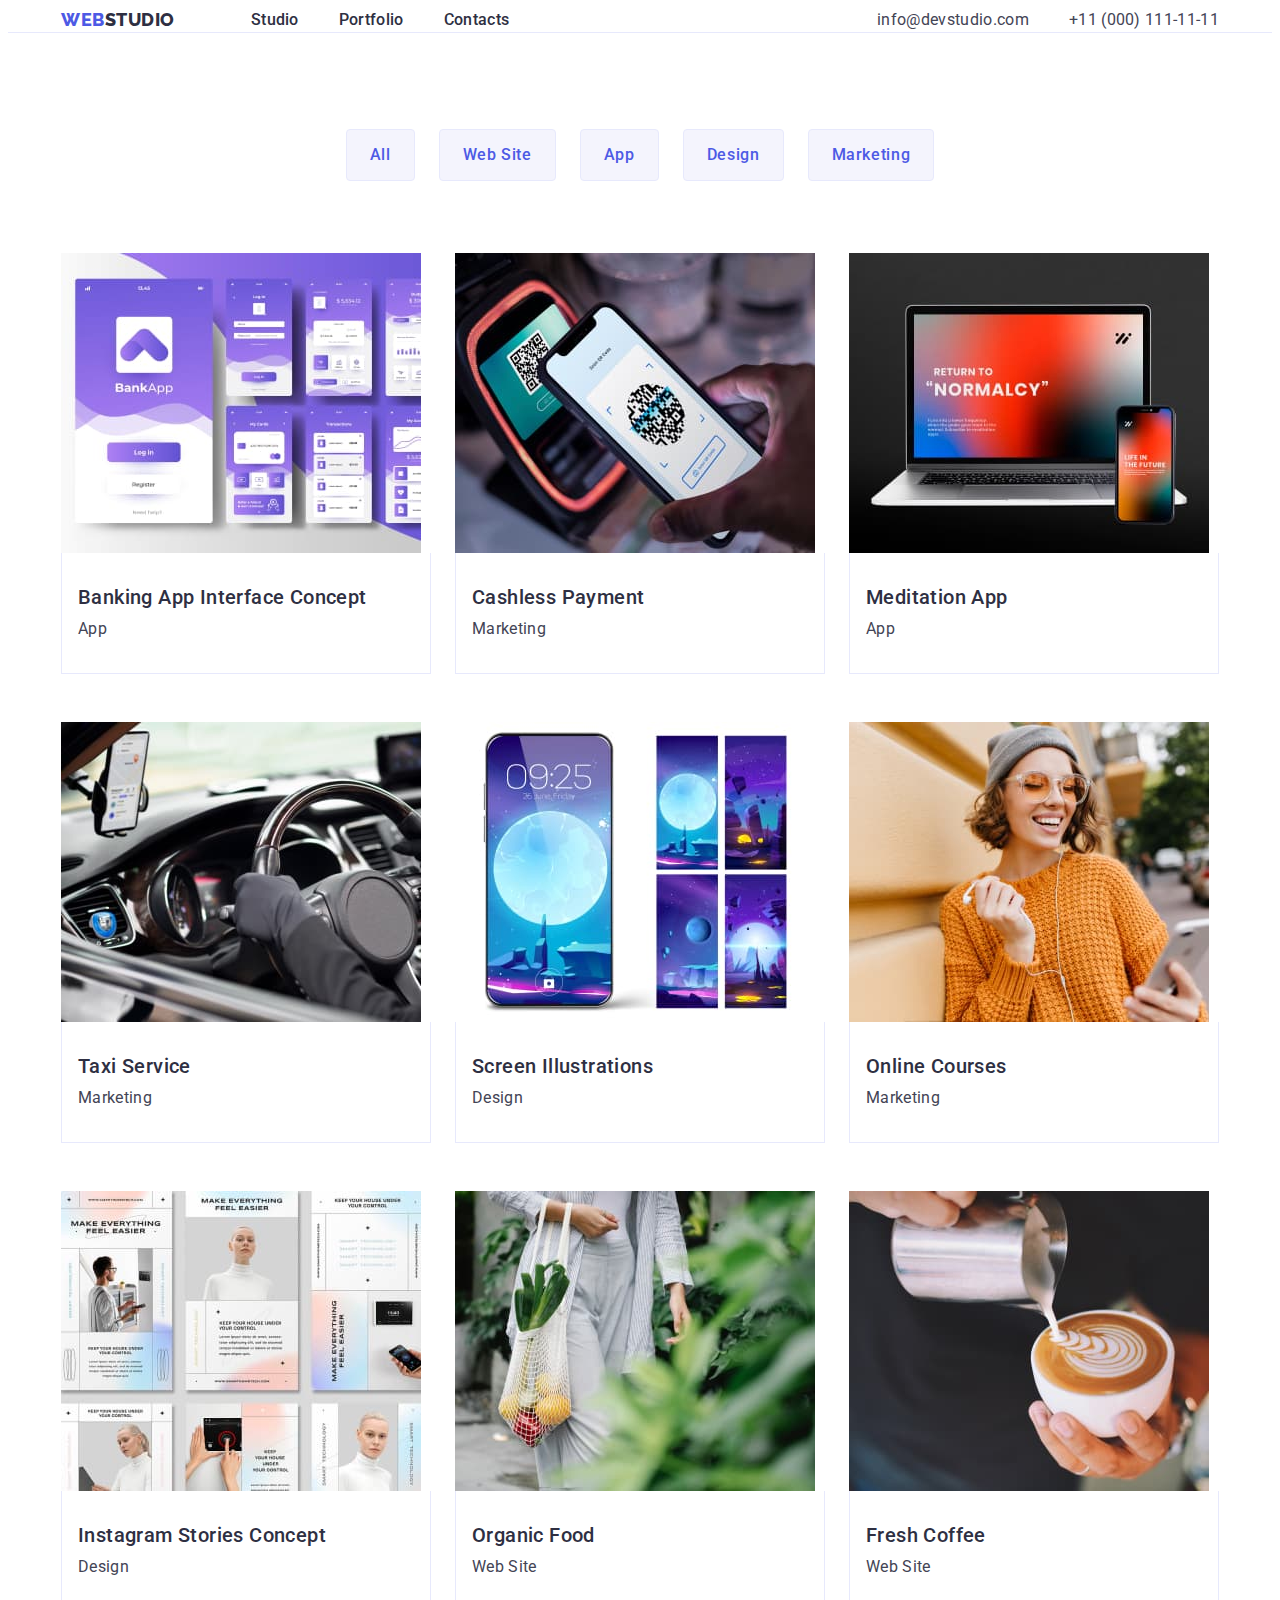
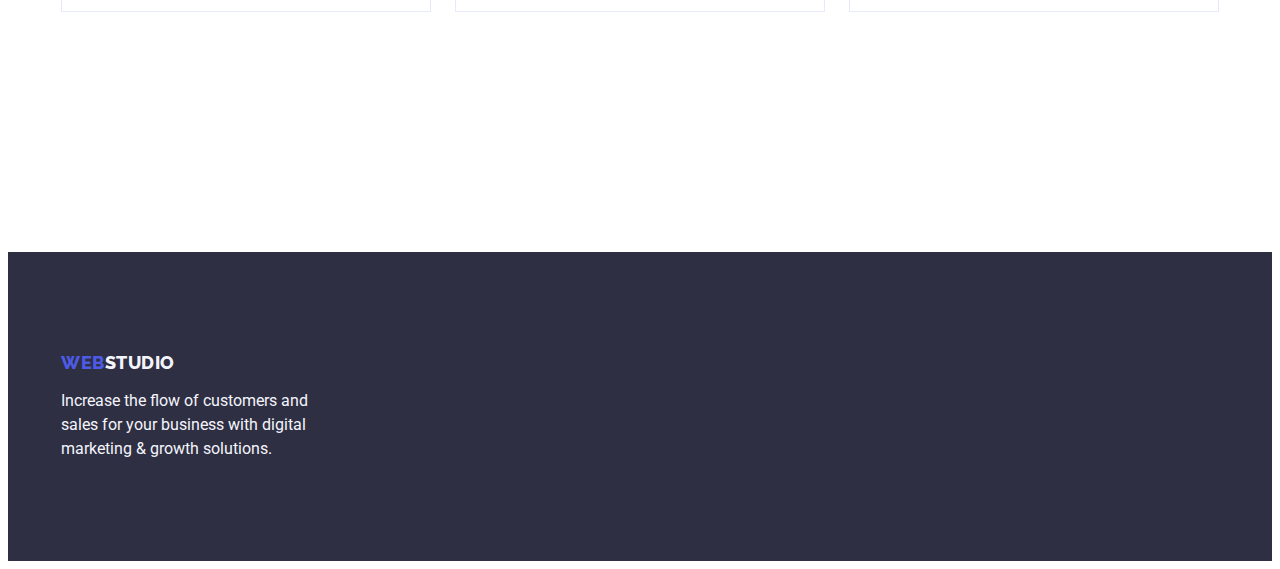
==== commit bbeb4a04: "update_hw_03_07" ====
--- a/portfolio.html
+++ b/portfolio.html
@@ -22,11 +22,22 @@
       <div class="heder__conteiner container "> 
         <nav  class="page-nav">
         <a class="link logo" href="./index.html">Web<span class="logo-header">Studio</span></a>
-        <ul  class="menu  list header__menu">
+        <ul class="menu list header__menu">
+            <li class="menu-link">
+              <a class="link-menu link" href="./index.html">Studio</a>
+            </li>
+            <li class="menu-link">
+              <a class="link-menu link" href="./portfolio.html">Portfolio</a>
+            </li>
+            <li class="menu-link">
+              <a class="link-menu link" href="">Contacts</a>
+            </li>
+          </ul>
+        <!-- <ul  class="menu  list header__menu">
           <li class="menu-link"><a class="link-menu link" href="./index.html">Studio</a></li>
           <li class="menu-link"><a class="link-menu link" href="./portfolio.html">Portfolio</a></li>
           <li class="menu-link"><a class="link-menu link" href="">Contacts</a></li>
-        </ul>
+        </ul> -->
       </nav>
       
      
@@ -57,7 +68,7 @@
             <ul class="works-list list ">
                 <li class="item-works">
 
-                    <a  href="" class="link">
+                    <a  href="" class="link ">
                        <img src="./images/works/app1.jpg" alt="photo works" class="item-works__img" width="360">
                         <div class="link__container">   
                           <h2 class="item-works__title">Banking App Interface Concept</h2>
@@ -67,7 +78,7 @@
                    
                 </li>
                 <li class="item-works">
-                    <a href="" class="link">
+                    <a href="" class="link ">
                         <img src="./images/works/cashlass.jpg" alt="photo works" class="item-works__img" width="360">
                         <div class="link__container">
                           <h2 class="item-works__title">Cashless Payment</h2>
@@ -77,7 +88,7 @@
                   
                 </li>
                 <li class="item-works">
-                     <a href="" class="link">
+                     <a href="" class="link ">
                         <img src="./images/works/maditation.jpg" alt="photo works" class="item-works__img" width="360">
                         <div class="link__container">
                           <h2 class="item-works__title">Meditation App</h2>
@@ -87,7 +98,7 @@
                     
                 </li>
                 <li class="item-works">
-                     <a href="" class="link">
+                     <a href="" class="link ">
                         <img src="./images/works/taxi.jpg" alt="photo works" class="item-works__img" width="360">
                         <div class="link__container">
                           <h2 class="item-works__title">Taxi Service</h2>
@@ -97,7 +108,7 @@
                     
                 </li>
                 <li class="item-works">
-                     <a href="" class="link">
+                     <a href="" class="link ">
                         <img src="./images/works/screen.jpg" alt="photo works" class="item-works__img" width="360">
                         <div class="link__container">
                           <h2 class="item-works__title">Screen Illustrations</h2>
@@ -107,7 +118,7 @@
                     
                 </li>
                 <li class="item-works">
-                     <a href="" class="link">
+                     <a href="" class="link ">
                         <img src="./images/works/online.jpg" alt="photo works" class="item-works__img" width="360">
                         <div class="link__container">
                           
@@ -119,7 +130,7 @@
                     
                 </li>
                 <li class="item-works">
-                     <a href="" class="link">
+                     <a href="" class="link  ">
                         <img src="./images/works/instagram.jpg" alt="photo works" class="item-works__img" width="360">
                         <div class="link__container">
                           
@@ -130,7 +141,7 @@
                     
                 </li>
                 <li class="item-works">
-                     <a href="" class="link">
+                     <a href="" class="link ">
                         <img src="./images/works/organic.jpg" alt="photo works" class="item-works__img" width="360">
                         <div class="link__container">
                           
@@ -141,7 +152,7 @@
                     
                 </li>
                 <li class="item-works">
-                     <a href="" class="link">
+                     <a href="" class="link ">
                         <img src="./images/works/coffe.jpg" alt="photo works" class="item-works__img" width="360">
                         <div class="link__container">
                           
@@ -163,15 +174,16 @@
       
     </main>
 
-    <footer class="footer">
-      <div class="container ">
-        <a class="link logo" href="./index.html">Web<span class="logo-footer">Studio</span> 
-        </a> 
-          <p  class="text-footer">
-        Increase the flow of customers and sales for your business with digital
-        marketing & growth solutions.
-          </p>
+     <footer class="footer">
+      <div class="container">
+        <a class="logo-footer__link link logo" href="./index.html"
+          >Web<span class="logo-footer">Studio</span>
+        </a>
+        <p class="text-footer">
+          Increase the flow of customers and sales for your business with
+          digital marketing & growth solutions.
+        </p>
       </div>
-       </footer>
+    </footer>
   </body>
 </html>
--- a/css/styles.css
+++ b/css/styles.css
@@ -80,7 +80,7 @@
    /*  Logo*/
 
 .page-header {
-    padding: 25px 0;
+    /* padding: 24px 0; */
     border-bottom: 1px solid#e7e9fc;
 }
 
@@ -126,11 +126,9 @@
 .header__menu {
     display: flex;
     gap:40px;
-}
-
-.menu-link {
-    padding: 24px 0;
-}
+    /* padding: 24px 0 24px; */
+}
+
 .menu-link,
 .link-menu {
     line-height: 1.5;
@@ -141,7 +139,9 @@
 .menu-link:not(:last-child) { 
     margin-right: 0;
 }
-
+.link-menu{
+    padding: 24px 0;
+}
 
 .menu-address__item:not(:last-child){
     margin: 0 40px 0 0;
@@ -151,6 +151,9 @@
 .link-menu:focus   {
     color: #404BBF;
 }
+/* .link-menu {
+    padding: 24px 0;
+} */
 
 .header-adress__menu {
     display: flex;
@@ -243,9 +246,13 @@
    
 /* Section 2 */
 
+.second-section {
+    /* padding: 120px 0; */
+}
+
 .second__container {
     max-width: 1158px;
-    padding: 120px 0;
+    /* padding: 120px 0; */
 } 
 
 .list__sect__second {
@@ -325,7 +332,7 @@
 }
 
 .list__four__img{
-    margin-bottom:32px;
+    /* margin-bottom:32px; */
 }
 
 
@@ -386,9 +393,13 @@
     text-transform: uppercase;
     color: var(--primary-third-text);
     margin-bottom:15px;
+    /* display: inline-block;
+    margin-bottom: 16px; */
+    
+}
+.logo-footer__link {
     display: inline-block;
     margin-bottom: 16px;
-    
 }
 
 .logo-studio-footer   {
@@ -442,21 +453,27 @@
     line-height: 24px;
     color: var(--primary-text);
     background-color: var(--primary-third-text);
-    cursor: pointer transparent;
+    cursor: pointer;
     border: 1px solid #E7E9FC;
     border-radius: 4px;
     letter-spacing: 0.04em;
-    padding: 12px 24px;
+    padding: 13px 23px;
 }
 .ifp__btn {
     letter-spacing: 0.04em;
 }
+
 
 .item-filter__btn:hover,
 .item-filter__btn:focus {
     background: #404BBF;
     color: #FFFFFF;
-
+    border: 1px solid transparent;
+
+}
+.ifp__btn:hover,
+.ifp__btn:focus {
+    border: 1px solid transparent;
 }
 
 .works-list {
@@ -486,7 +503,10 @@
     letter-spacing: 0.02em;
     color: #2E2F42;
     margin-bottom: 8px;
-}
+
+}
+
+
 .item-works__text {
     font-weight: 400;
     font-size: 16px;
